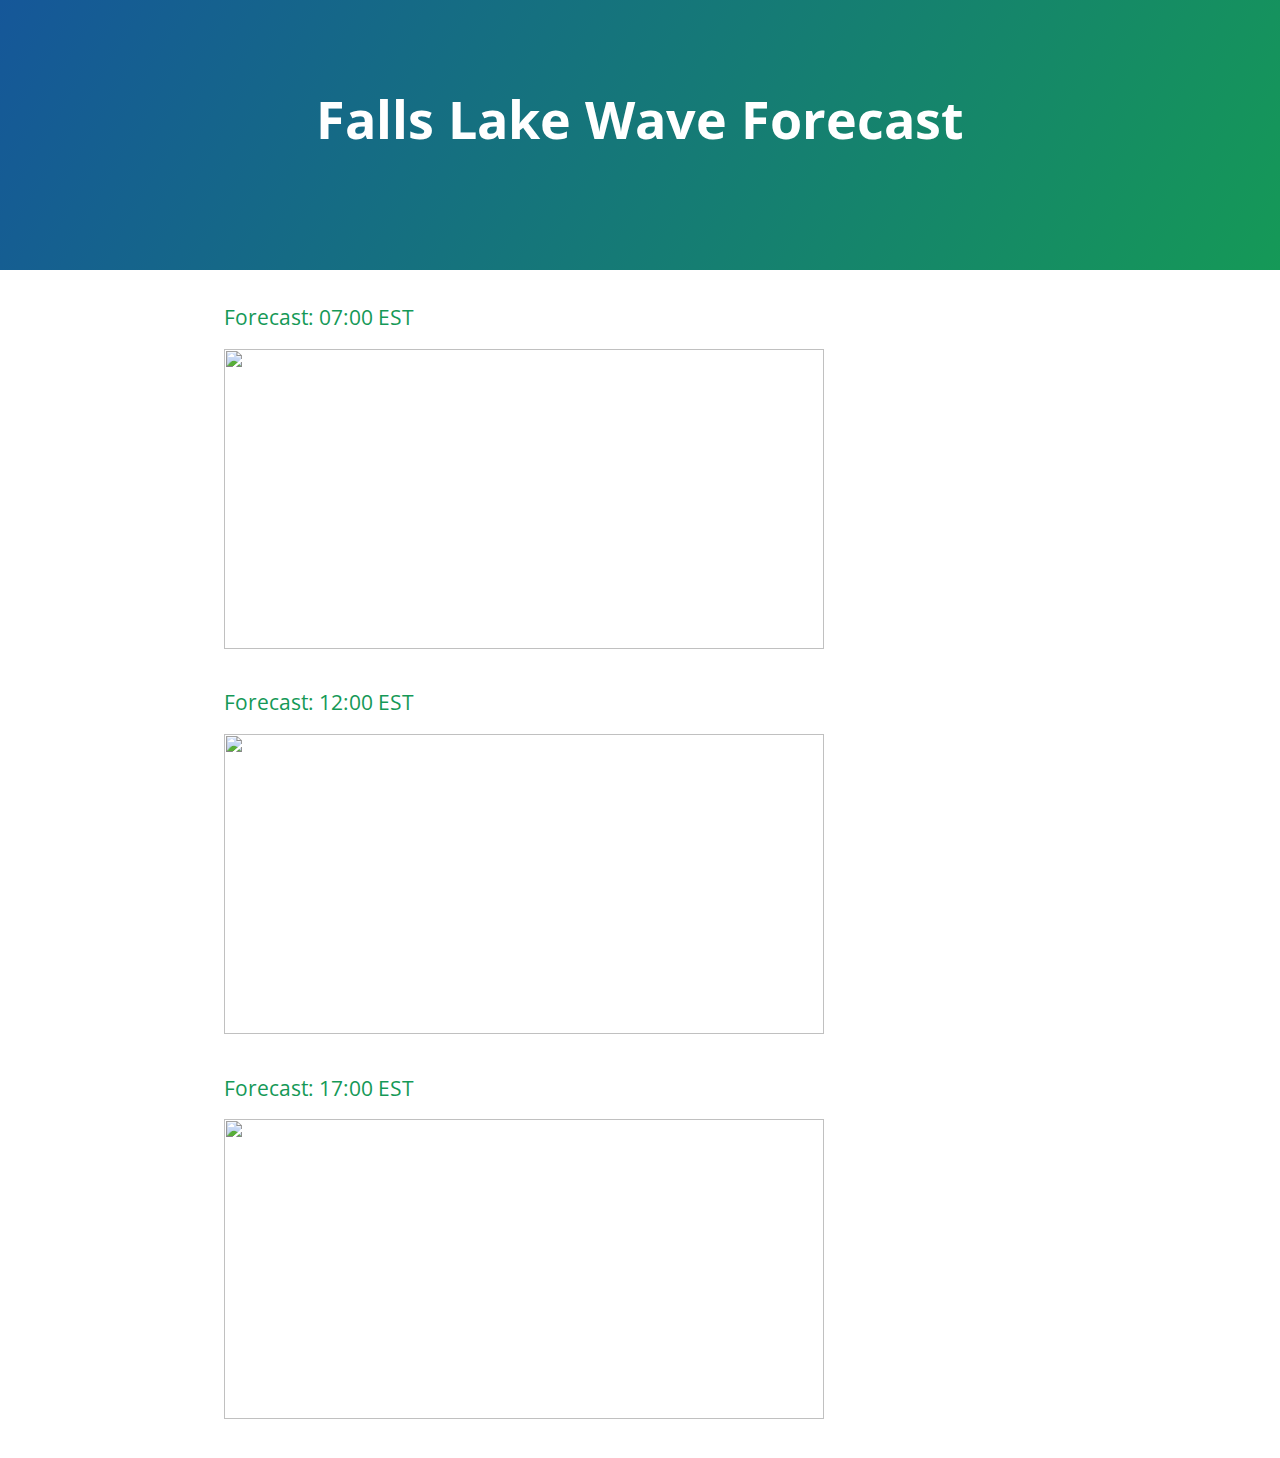
==== index.html @ 40ff518d "Test01" ====
<!DOCTYPE html>
<html lang="en-us">
  <head>
    <meta charset="UTF-8">
    <title>Falls Lake Wave Forecast by dlhurley</title>
    <meta name="viewport" content="width=device-width, initial-scale=1">
    <link rel="stylesheet" type="text/css" href="stylesheets/normalize.css" media="screen">
    <link href='https://fonts.googleapis.com/css?family=Open+Sans:400,700' rel='stylesheet' type='text/css'>
    <link rel="stylesheet" type="text/css" href="stylesheets/stylesheet.css" media="screen">
    <link rel="stylesheet" type="text/css" href="stylesheets/github-light.css" media="screen">
  </head>
  <body>
    <section class="page-header">
      <h1 class="project-name">Falls Lake Wave Forecast</h1>
      <h2 class="project-tagline"></h2>
    </section>

    <section class="main-content">
      <h3>
	  
<a id="welcom-to-github-pages" class="anchor" href="#welcome-to-github-pages" aria-hidden="true"><span aria-hidden="true" class="octicon octicon-link"></span></a>Forecast: 07:00 EST</h3>

<img src="Image1.jpg" style="width:600px;height:300px;">

<h3>
<a id="designer-templates" class="anchor" href="#designer-templates" aria-hidden="true"><span aria-hidden="true" class="octicon octicon-link"></span></a>Forecast: 12:00 EST</h3>

<img src="Image2.jpg" style="width:600px;height:300px;">

<h3>
<a id="support-or-contact" class="anchor" href="#support-or-contact" aria-hidden="true"><span aria-hidden="true" class="octicon octicon-link"></span></a>Forecast: 17:00 EST</h3>

<img src="Image3.jpg" style="width:600px;height:300px;">
  
  </body>
</html>
---- stylesheets/stylesheet.css ----
* {
  box-sizing: border-box; }

body {
  padding: 0;
  margin: 0;
  font-family: "Open Sans", "Helvetica Neue", Helvetica, Arial, sans-serif;
  font-size: 16px;
  line-height: 1.5;
  color: #606c71; }

a {
  color: #1e6bb8;
  text-decoration: none; }
  a:hover {
    text-decoration: underline; }

.btn {
  display: inline-block;
  margin-bottom: 1rem;
  color: rgba(255, 255, 255, 0.7);
  background-color: rgba(255, 255, 255, 0.08);
  border-color: rgba(255, 255, 255, 0.2);
  border-style: solid;
  border-width: 1px;
  border-radius: 0.3rem;
  transition: color 0.2s, background-color 0.2s, border-color 0.2s; }
  .btn + .btn {
    margin-left: 1rem; }

.btn:hover {
  color: rgba(255, 255, 255, 0.8);
  text-decoration: none;
  background-color: rgba(255, 255, 255, 0.2);
  border-color: rgba(255, 255, 255, 0.3); }

@media screen and (min-width: 64em) {
  .btn {
    padding: 0.75rem 1rem; } }

@media screen and (min-width: 42em) and (max-width: 64em) {
  .btn {
    padding: 0.6rem 0.9rem;
    font-size: 0.9rem; } }

@media screen and (max-width: 42em) {
  .btn {
    display: block;
    width: 100%;
    padding: 0.75rem;
    font-size: 0.9rem; }
    .btn + .btn {
      margin-top: 1rem;
      margin-left: 0; } }

.page-header {
  color: #fff;
  text-align: center;
  background-color: #159957;
  background-image: linear-gradient(120deg, #155799, #159957); }

@media screen and (min-width: 64em) {
  .page-header {
    padding: 5rem 6rem; } }

@media screen and (min-width: 42em) and (max-width: 64em) {
  .page-header {
    padding: 3rem 4rem; } }

@media screen and (max-width: 42em) {
  .page-header {
    padding: 2rem 1rem; } }

.project-name {
  margin-top: 0;
  margin-bottom: 0.1rem; }

@media screen and (min-width: 64em) {
  .project-name {
    font-size: 3.25rem; } }

@media screen and (min-width: 42em) and (max-width: 64em) {
  .project-name {
    font-size: 2.25rem; } }

@media screen and (max-width: 42em) {
  .project-name {
    font-size: 1.75rem; } }

.project-tagline {
  margin-bottom: 2rem;
  font-weight: normal;
  opacity: 0.7; }

@media screen and (min-width: 64em) {
  .project-tagline {
    font-size: 1.25rem; } }

@media screen and (min-width: 42em) and (max-width: 64em) {
  .project-tagline {
    font-size: 1.15rem; } }

@media screen and (max-width: 42em) {
  .project-tagline {
    font-size: 1rem; } }

.main-content :first-child {
  margin-top: 0; }
.main-content img {
  max-width: 100%; }
.main-content h1, .main-content h2, .main-content h3, .main-content h4, .main-content h5, .main-content h6 {
  margin-top: 2rem;
  margin-bottom: 1rem;
  font-weight: normal;
  color: #159957; }
.main-content p {
  margin-bottom: 1em; }
.main-content code {
  padding: 2px 4px;
  font-family: Consolas, "Liberation Mono", Menlo, Courier, monospace;
  font-size: 0.9rem;
  color: #383e41;
  background-color: #f3f6fa;
  border-radius: 0.3rem; }
.main-content pre {
  padding: 0.8rem;
  margin-top: 0;
  margin-bottom: 1rem;
  font: 1rem Consolas, "Liberation Mono", Menlo, Courier, monospace;
  color: #567482;
  word-wrap: normal;
  background-color: #f3f6fa;
  border: solid 1px #dce6f0;
  border-radius: 0.3rem; }
  .main-content pre > code {
    padding: 0;
    margin: 0;
    font-size: 0.9rem;
    color: #567482;
    word-break: normal;
    white-space: pre;
    background: transparent;
    border: 0; }
.main-content .highlight {
  margin-bottom: 1rem; }
  .main-content .highlight pre {
    margin-bottom: 0;
    word-break: normal; }
.main-content .highlight pre, .main-content pre {
  padding: 0.8rem;
  overflow: auto;
  font-size: 0.9rem;
  line-height: 1.45;
  border-radius: 0.3rem; }
.main-content pre code, .main-content pre tt {
  display: inline;
  max-width: initial;
  padding: 0;
  margin: 0;
  overflow: initial;
  line-height: inherit;
  word-wrap: normal;
  background-color: transparent;
  border: 0; }
  .main-content pre code:before, .main-content pre code:after, .main-content pre tt:before, .main-content pre tt:after {
    content: normal; }
.main-content ul, .main-content ol {
  margin-top: 0; }
.main-content blockquote {
  padding: 0 1rem;
  margin-left: 0;
  color: #819198;
  border-left: 0.3rem solid #dce6f0; }
  .main-content blockquote > :first-child {
    margin-top: 0; }
  .main-content blockquote > :last-child {
    margin-bottom: 0; }
.main-content table {
  display: block;
  width: 100%;
  overflow: auto;
  word-break: normal;
  word-break: keep-all; }
  .main-content table th {
    font-weight: bold; }
  .main-content table th, .main-content table td {
    padding: 0.5rem 1rem;
    border: 1px solid #e9ebec; }
.main-content dl {
  padding: 0; }
  .main-content dl dt {
    padding: 0;
    margin-top: 1rem;
    font-size: 1rem;
    font-weight: bold; }
  .main-content dl dd {
    padding: 0;
    margin-bottom: 1rem; }
.main-content hr {
  height: 2px;
  padding: 0;
  margin: 1rem 0;
  background-color: #eff0f1;
  border: 0; }

@media screen and (min-width: 64em) {
  .main-content {
    max-width: 64rem;
    padding: 2rem 6rem;
    margin: 0 auto;
    font-size: 1.1rem; } }

@media screen and (min-width: 42em) and (max-width: 64em) {
  .main-content {
    padding: 2rem 4rem;
    font-size: 1.1rem; } }

@media screen and (max-width: 42em) {
  .main-content {
    padding: 2rem 1rem;
    font-size: 1rem; } }

.site-footer {
  padding-top: 2rem;
  margin-top: 2rem;
  border-top: solid 1px #eff0f1; }

.site-footer-owner {
  display: block;
  font-weight: bold; }

.site-footer-credits {
  color: #819198; }

@media screen and (min-width: 64em) {
  .site-footer {
    font-size: 1rem; } }

@media screen and (min-width: 42em) and (max-width: 64em) {
  .site-footer {
    font-size: 1rem; } }

@media screen and (max-width: 42em) {
  .site-footer {
    font-size: 0.9rem; } }
---- stylesheets/github-light.css ----
/*
The MIT License (MIT)

Copyright (c) 2016 GitHub, Inc.

Permission is hereby granted, free of charge, to any person obtaining a copy
of this software and associated documentation files (the "Software"), to deal
in the Software without restriction, including without limitation the rights
to use, copy, modify, merge, publish, distribute, sublicense, and/or sell
copies of the Software, and to permit persons to whom the Software is
furnished to do so, subject to the following conditions:

The above copyright notice and this permission notice shall be included in all
copies or substantial portions of the Software.

THE SOFTWARE IS PROVIDED "AS IS", WITHOUT WARRANTY OF ANY KIND, EXPRESS OR
IMPLIED, INCLUDING BUT NOT LIMITED TO THE WARRANTIES OF MERCHANTABILITY,
FITNESS FOR A PARTICULAR PURPOSE AND NONINFRINGEMENT. IN NO EVENT SHALL THE
AUTHORS OR COPYRIGHT HOLDERS BE LIABLE FOR ANY CLAIM, DAMAGES OR OTHER
LIABILITY, WHETHER IN AN ACTION OF CONTRACT, TORT OR OTHERWISE, ARISING FROM,
OUT OF OR IN CONNECTION WITH THE SOFTWARE OR THE USE OR OTHER DEALINGS IN THE
SOFTWARE.

*/

.pl-c /* comment */ {
  color: #969896;
}

.pl-c1 /* constant, variable.other.constant, support, meta.property-name, support.constant, support.variable, meta.module-reference, markup.raw, meta.diff.header */,
.pl-s .pl-v /* string variable */ {
  color: #0086b3;
}

.pl-e /* entity */,
.pl-en /* entity.name */ {
  color: #795da3;
}

.pl-smi /* variable.parameter.function, storage.modifier.package, storage.modifier.import, storage.type.java, variable.other */,
.pl-s .pl-s1 /* string source */ {
  color: #333;
}

.pl-ent /* entity.name.tag */ {
  color: #63a35c;
}

.pl-k /* keyword, storage, storage.type */ {
  color: #a71d5d;
}

.pl-s /* string */,
.pl-pds /* punctuation.definition.string, string.regexp.character-class */,
.pl-s .pl-pse .pl-s1 /* string punctuation.section.embedded source */,
.pl-sr /* string.regexp */,
.pl-sr .pl-cce /* string.regexp constant.character.escape */,
.pl-sr .pl-sre /* string.regexp source.ruby.embedded */,
.pl-sr .pl-sra /* string.regexp string.regexp.arbitrary-repitition */ {
  color: #183691;
}

.pl-v /* variable */ {
  color: #ed6a43;
}

.pl-id /* invalid.deprecated */ {
  color: #b52a1d;
}

.pl-ii /* invalid.illegal */ {
  color: #f8f8f8;
  background-color: #b52a1d;
}

.pl-sr .pl-cce /* string.regexp constant.character.escape */ {
  font-weight: bold;
  color: #63a35c;
}

.pl-ml /* markup.list */ {
  color: #693a17;
}

.pl-mh /* markup.heading */,
.pl-mh .pl-en /* markup.heading entity.name */,
.pl-ms /* meta.separator */ {
  font-weight: bold;
  color: #1d3e81;
}

.pl-mq /* markup.quote */ {
  color: #008080;
}

.pl-mi /* markup.italic */ {
  font-style: italic;
  color: #333;
}

.pl-mb /* markup.bold */ {
  font-weight: bold;
  color: #333;
}

.pl-md /* markup.deleted, meta.diff.header.from-file */ {
  color: #bd2c00;
  background-color: #ffecec;
}

.pl-mi1 /* markup.inserted, meta.diff.header.to-file */ {
  color: #55a532;
  background-color: #eaffea;
}

.pl-mdr /* meta.diff.range */ {
  font-weight: bold;
  color: #795da3;
}

.pl-mo /* meta.output */ {
  color: #1d3e81;
}
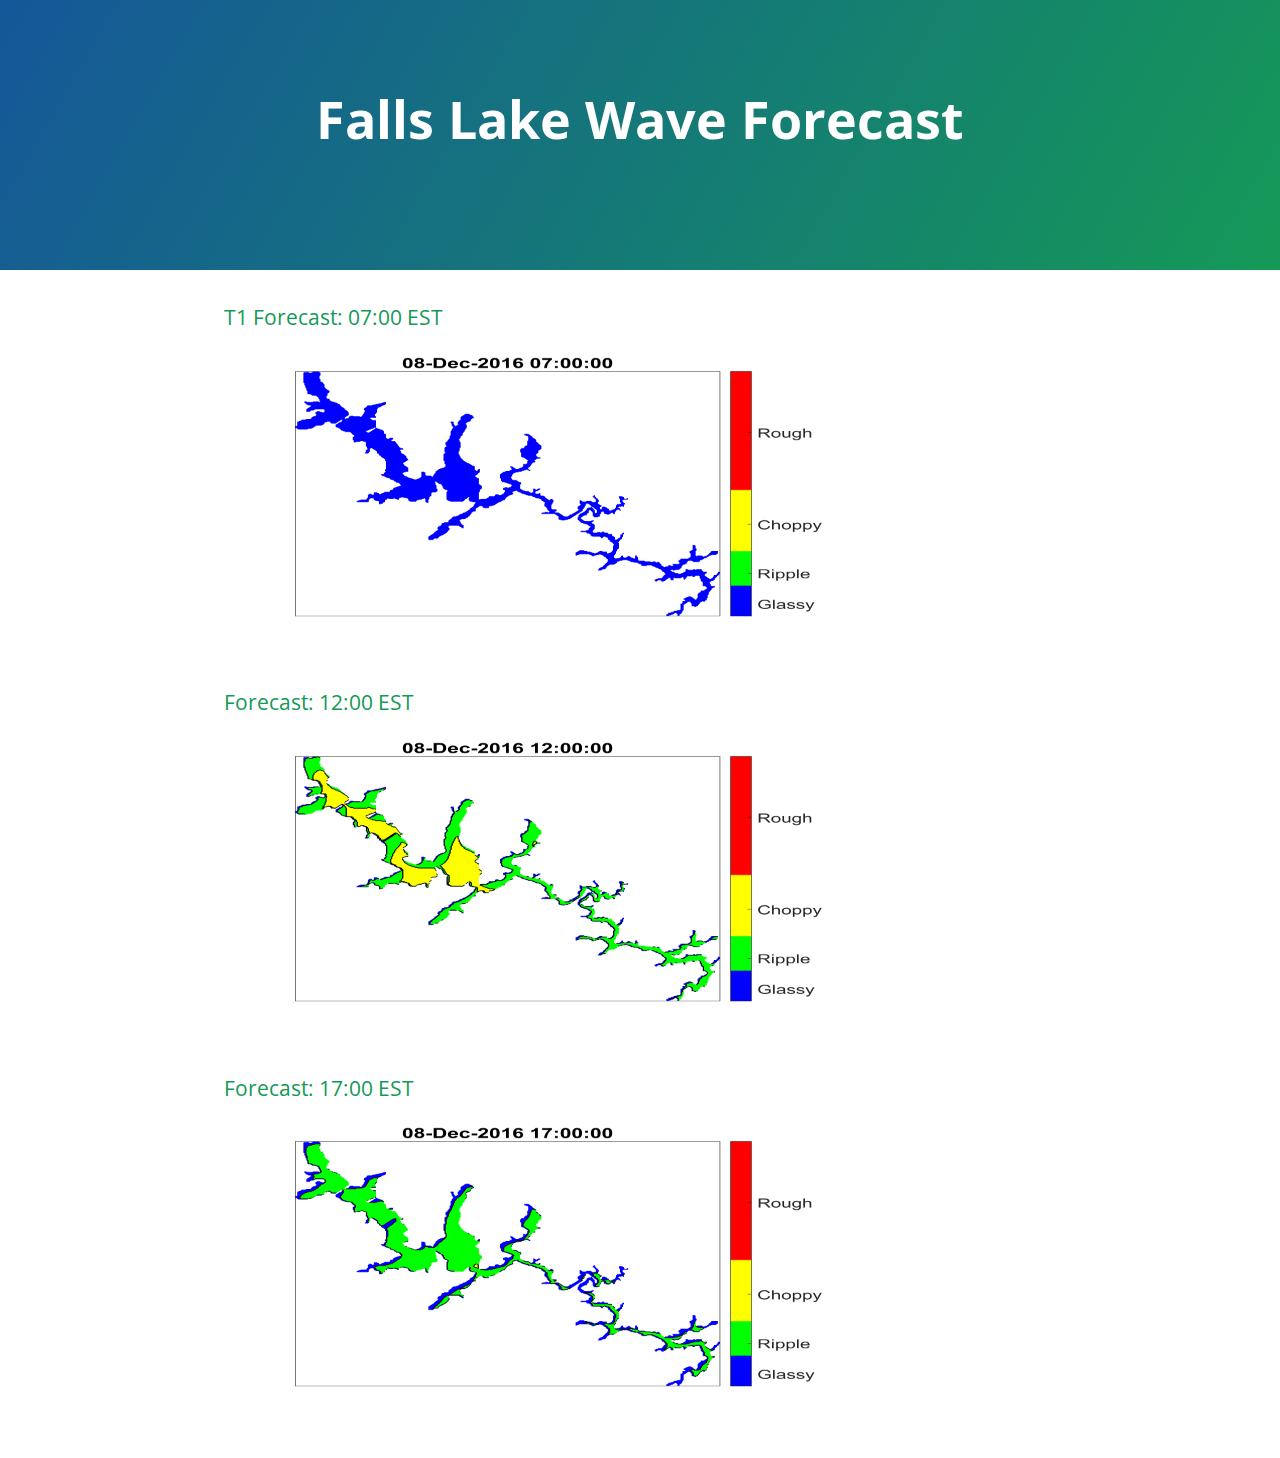
==== commit 5e3b19ff: "Addition of images." ====
--- a/index.html
+++ b/index.html
@@ -18,7 +18,7 @@
     <section class="main-content">
       <h3>
 	  
-<a id="welcom-to-github-pages" class="anchor" href="#welcome-to-github-pages" aria-hidden="true"><span aria-hidden="true" class="octicon octicon-link"></span></a>Forecast: 07:00 EST</h3>
+<a id="welcom-to-github-pages" class="anchor" href="#welcome-to-github-pages" aria-hidden="true"><span aria-hidden="true" class="octicon octicon-link"></span></a>T1 Forecast: 07:00 EST</h3>
 
 <img src="Image1.jpg" style="width:600px;height:300px;">
 
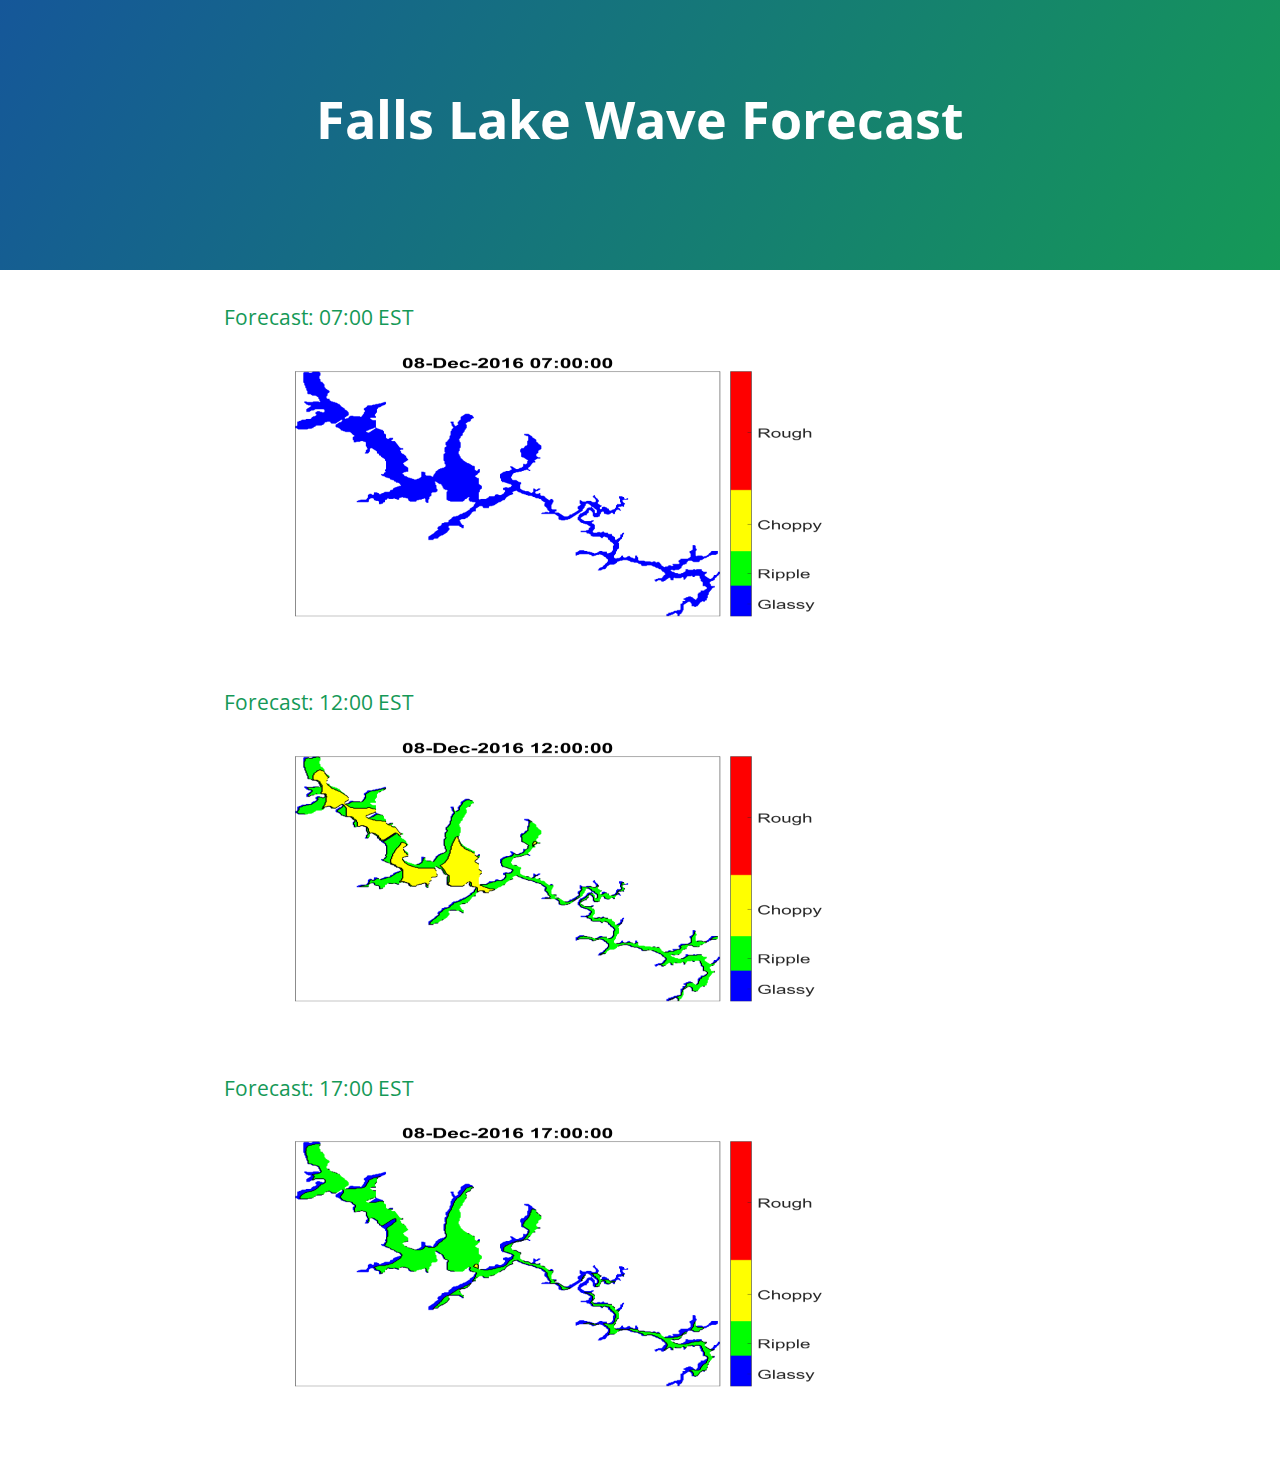
==== commit eace76c7: "Addition of images." ====
--- a/index.html
+++ b/index.html
@@ -18,7 +18,7 @@
     <section class="main-content">
       <h3>
 	  
-<a id="welcom-to-github-pages" class="anchor" href="#welcome-to-github-pages" aria-hidden="true"><span aria-hidden="true" class="octicon octicon-link"></span></a>T1 Forecast: 07:00 EST</h3>
+<a id="welcom-to-github-pages" class="anchor" href="#welcome-to-github-pages" aria-hidden="true"><span aria-hidden="true" class="octicon octicon-link"></span></a>Forecast: 07:00 EST</h3>
 
 <img src="Image1.jpg" style="width:600px;height:300px;">
 
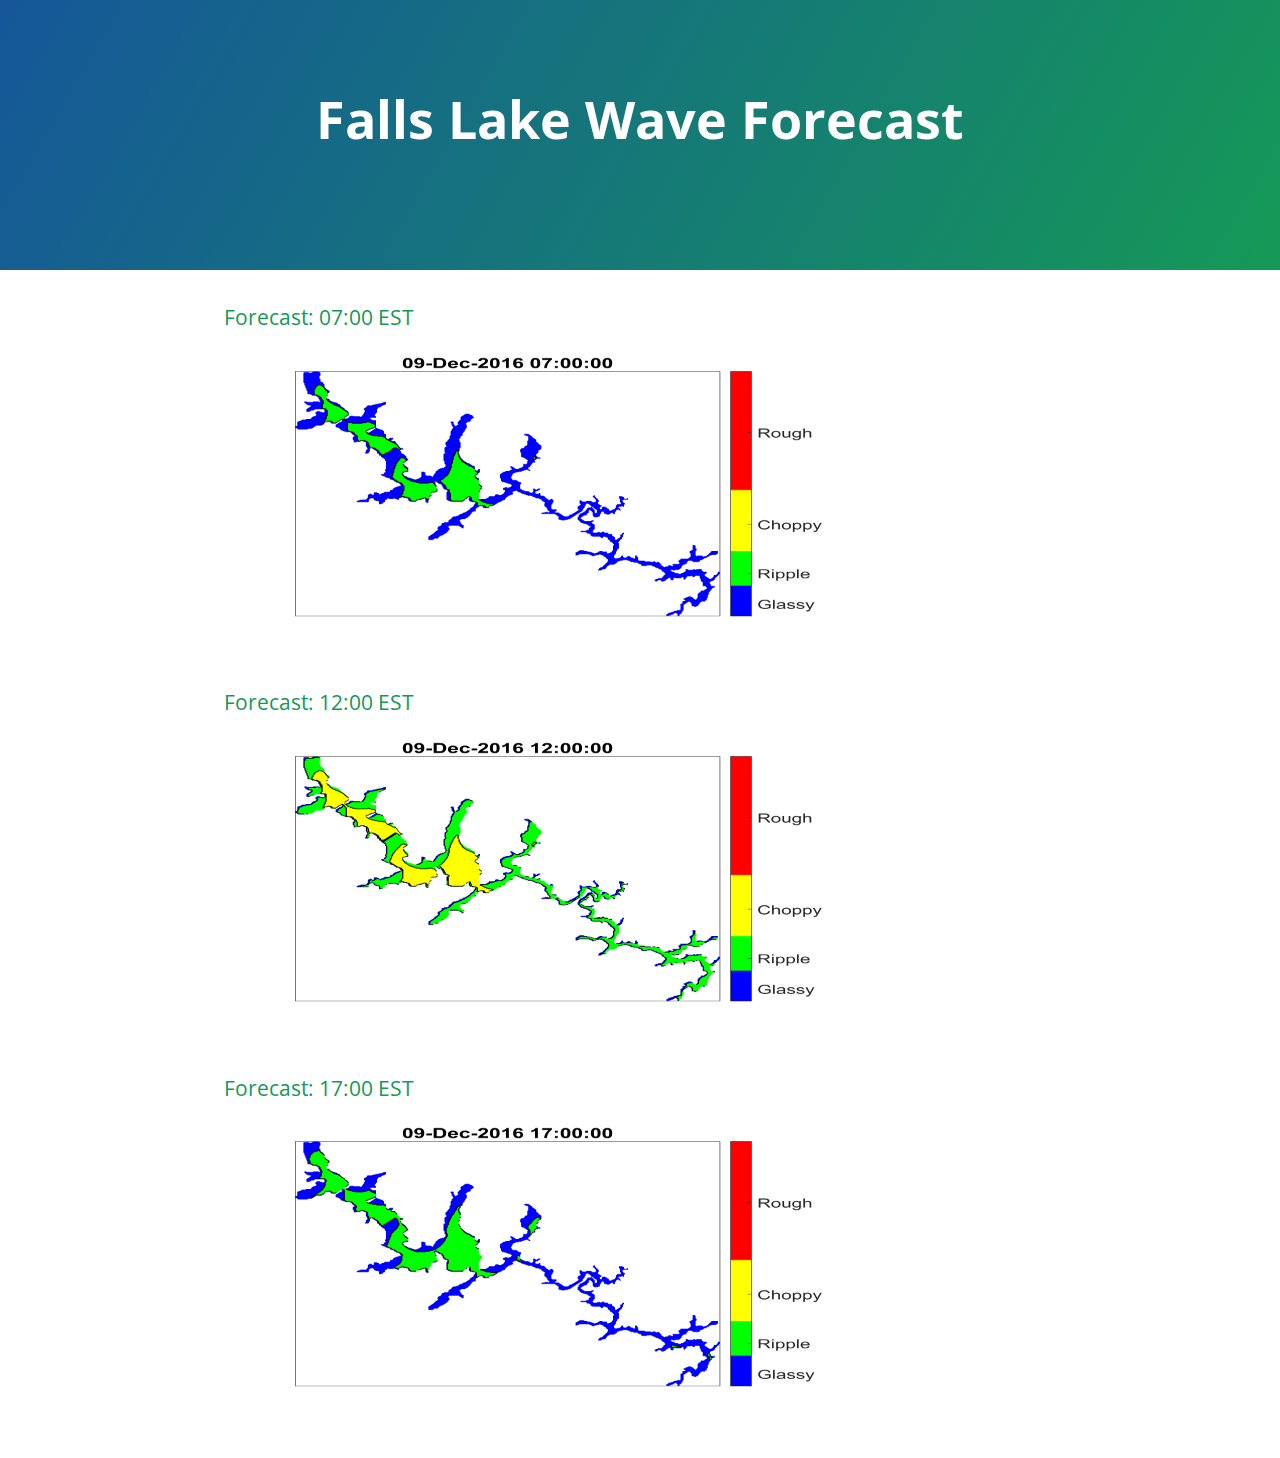
==== commit cd77cba4: "Addition of images." ====
--- a/index.html
+++ b/index.html
@@ -20,17 +20,23 @@
 	  
 <a id="welcom-to-github-pages" class="anchor" href="#welcome-to-github-pages" aria-hidden="true"><span aria-hidden="true" class="octicon octicon-link"></span></a>Forecast: 07:00 EST</h3>
 
+<a href="index2.html">
 <img src="Image1.jpg" style="width:600px;height:300px;">
+</a>
 
 <h3>
 <a id="designer-templates" class="anchor" href="#designer-templates" aria-hidden="true"><span aria-hidden="true" class="octicon octicon-link"></span></a>Forecast: 12:00 EST</h3>
 
+<a href="index3.html">
 <img src="Image2.jpg" style="width:600px;height:300px;">
+</a>
 
 <h3>
 <a id="support-or-contact" class="anchor" href="#support-or-contact" aria-hidden="true"><span aria-hidden="true" class="octicon octicon-link"></span></a>Forecast: 17:00 EST</h3>
 
+<a href="index4.html">
 <img src="Image3.jpg" style="width:600px;height:300px;">
+</a>
   
   </body>
 </html>
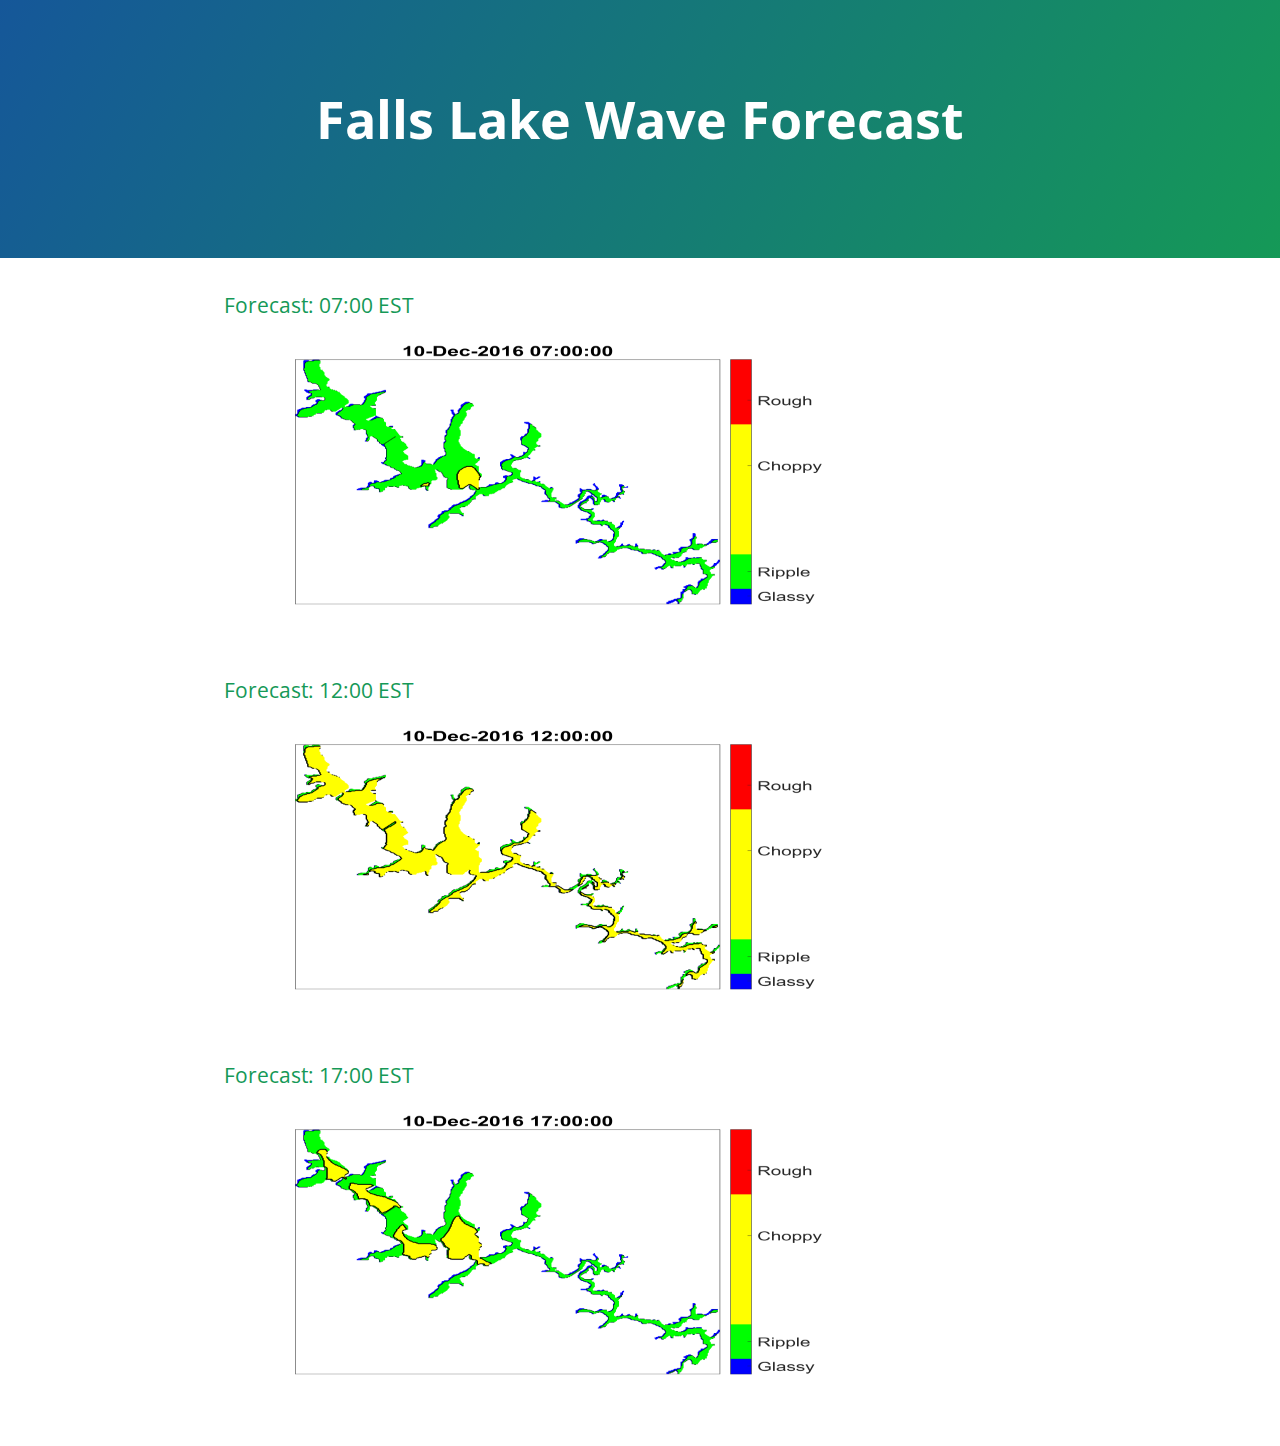
==== commit 6d11559a: "Addition of images." ====
--- a/index.html
+++ b/index.html
@@ -12,7 +12,7 @@
   <body>
     <section class="page-header">
       <h1 class="project-name">Falls Lake Wave Forecast</h1>
-      <h2 class="project-tagline"></h2>
+      <h2 class="project-menu"></h2>
     </section>
 
     <section class="main-content">
@@ -37,6 +37,7 @@
 <a href="index4.html">
 <img src="Image3.jpg" style="width:600px;height:300px;">
 </a>
+
   
   </body>
 </html>
--- a/stylesheets/stylesheet.css
+++ b/stylesheets/stylesheet.css
@@ -86,6 +86,12 @@
 @media screen and (max-width: 42em) {
   .project-name {
     font-size: 1.75rem; } }
+	
+.project-menu {
+  color: #fff;
+  text-align: left;
+  background-color: #159957;
+  background-image: linear-gradient(120deg, #155799, #159957); }
 
 .project-tagline {
   margin-bottom: 2rem;
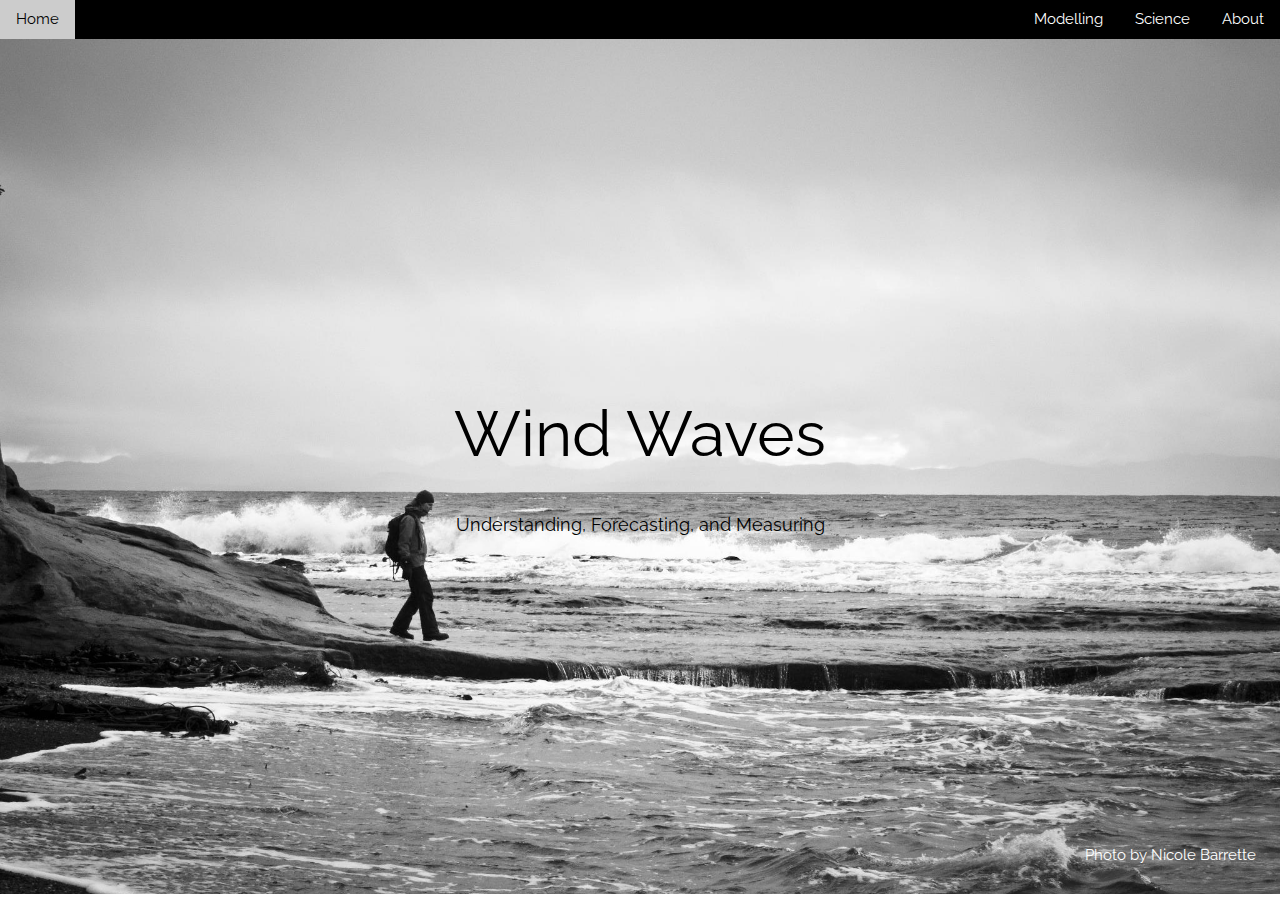
==== commit dc381806: "Addition of images." ====
--- a/index.html
+++ b/index.html
@@ -1,43 +1,44 @@
 <!DOCTYPE html>
-<html lang="en-us">
-  <head>
-    <meta charset="UTF-8">
-    <title>Falls Lake Wave Forecast by dlhurley</title>
-    <meta name="viewport" content="width=device-width, initial-scale=1">
-    <link rel="stylesheet" type="text/css" href="stylesheets/normalize.css" media="screen">
-    <link href='https://fonts.googleapis.com/css?family=Open+Sans:400,700' rel='stylesheet' type='text/css'>
-    <link rel="stylesheet" type="text/css" href="stylesheets/stylesheet.css" media="screen">
-    <link rel="stylesheet" type="text/css" href="stylesheets/github-light.css" media="screen">
-  </head>
-  <body>
-    <section class="page-header">
-      <h1 class="project-name">Falls Lake Wave Forecast</h1>
-      <h2 class="project-menu"></h2>
-    </section>
+<html>
+<title>W3.CSS Template</title>
+<meta charset="UTF-8">
+<meta name="viewport" content="width=device-width, initial-scale=1">
+<link rel="stylesheet" href="w3.css">
+<link rel="stylesheet" href="https://fonts.googleapis.com/css?family=Raleway">
+<style>
+body,h1 {font-family: "Raleway", sans-serif}
+body, html {height: 100%}
+.bgimg {
+    background-image: url("B1.jpg");
+    min-height: 95%;
+    background-position: center;
+    background-size: cover;
+}
+</style>
+<body>
 
-    <section class="main-content">
-      <h3>
-	  
-<a id="welcom-to-github-pages" class="anchor" href="#welcome-to-github-pages" aria-hidden="true"><span aria-hidden="true" class="octicon octicon-link"></span></a>Forecast: 07:00 EST</h3>
+<ul class="w3-navbar w3-black">
+	 <li><a href="#">Home</a></li>
+	 <li class="w3-right"><a href="#">About</a></li>
+	 <li class="w3-right"><a href="#">Science</a></li>
+	 <li class="w3-dropdown-hover w3-right">
+		<a href="#">Modelling</a>
+		<div class="w3-dropdown-content">
+		<a href="FallsModelUP.html"">Falls Lake, NC</a>
+		</div>
+	 </li>
+</ul>
 
-<a href="index2.html">
-<img src="Image1.jpg" style="width:600px;height:300px;">
-</a>
+<div class="bgimg w3-display-container w3-animate-opacity w3-text-black">
+  <div class="w3-display-middle">
+    <h1 class="w3-jumbo w3-animate-top">Wind Waves</h1>
+    <hr class="w3-border-grey" style="margin:auto;width:70%">
+    <p class="w3-large w3-center">Understanding, Forecasting, and Measuring</p>
+  </div>
+  <div class="w3-display-bottomright w3-padding-large">
+    <p class="w3-text-white">Photo by Nicole Barrette</p>
+  </div>
+</div>
 
-<h3>
-<a id="designer-templates" class="anchor" href="#designer-templates" aria-hidden="true"><span aria-hidden="true" class="octicon octicon-link"></span></a>Forecast: 12:00 EST</h3>
-
-<a href="index3.html">
-<img src="Image2.jpg" style="width:600px;height:300px;">
-</a>
-
-<h3>
-<a id="support-or-contact" class="anchor" href="#support-or-contact" aria-hidden="true"><span aria-hidden="true" class="octicon octicon-link"></span></a>Forecast: 17:00 EST</h3>
-
-<a href="index4.html">
-<img src="Image3.jpg" style="width:600px;height:300px;">
-</a>
-
-  
-  </body>
+</body>
 </html>
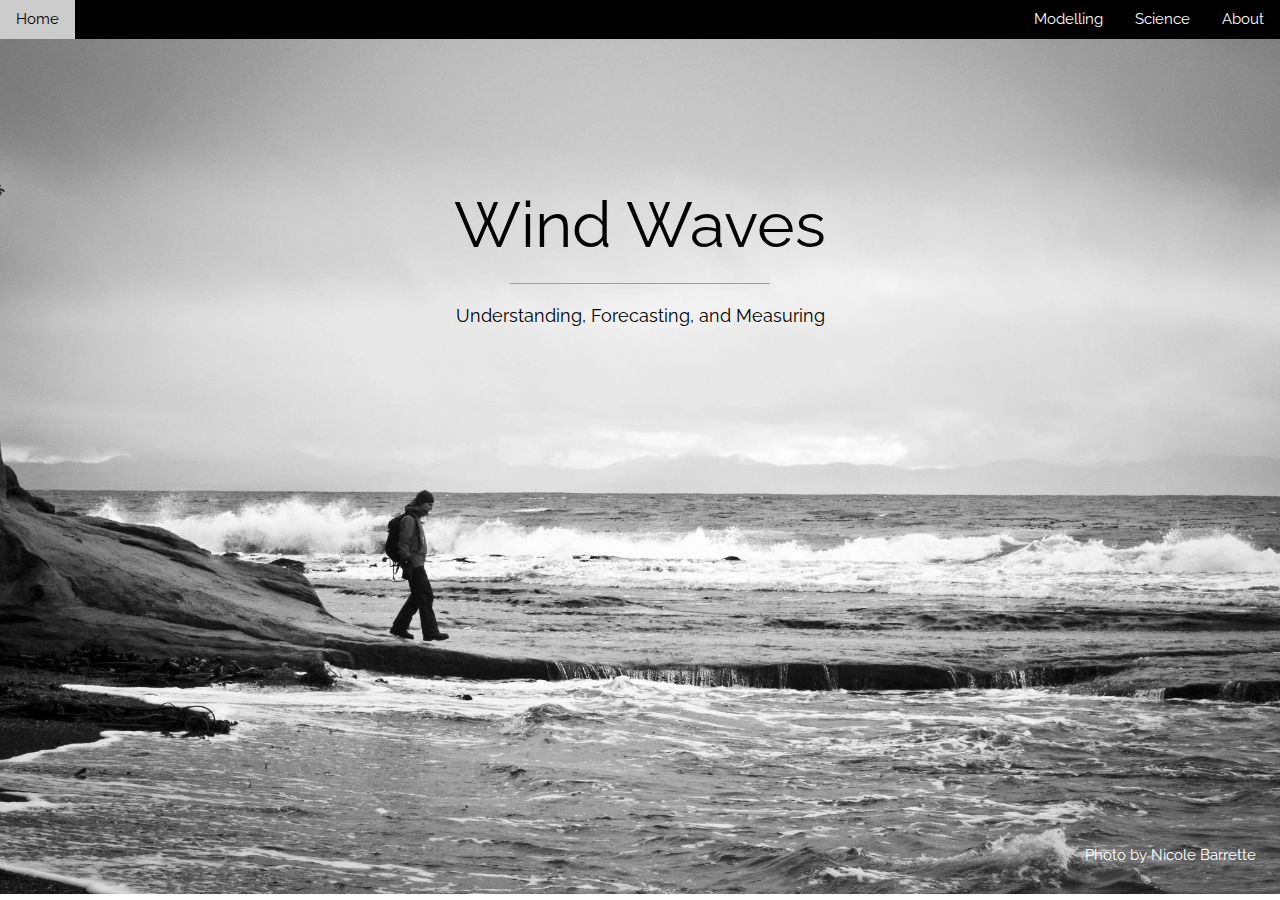
==== commit 2e12f946: "Addition of images." ====
--- a/index.html
+++ b/index.html
@@ -1,6 +1,6 @@
 <!DOCTYPE html>
 <html>
-<title>W3.CSS Template</title>
+<title>Wind Waves</title>
 <meta charset="UTF-8">
 <meta name="viewport" content="width=device-width, initial-scale=1">
 <link rel="stylesheet" href="w3.css">
@@ -24,13 +24,13 @@
 	 <li class="w3-dropdown-hover w3-right">
 		<a href="#">Modelling</a>
 		<div class="w3-dropdown-content">
-		<a href="FallsModelUP.html"">Falls Lake, NC</a>
+		<a href="FallsModelUP.html">Falls Lake, NC</a>
 		</div>
 	 </li>
 </ul>
 
 <div class="bgimg w3-display-container w3-animate-opacity w3-text-black">
-  <div class="w3-display-middle">
+  <div class="w3-display-topmiddle w3-padding-128">
     <h1 class="w3-jumbo w3-animate-top">Wind Waves</h1>
     <hr class="w3-border-grey" style="margin:auto;width:70%">
     <p class="w3-large w3-center">Understanding, Forecasting, and Measuring</p>
